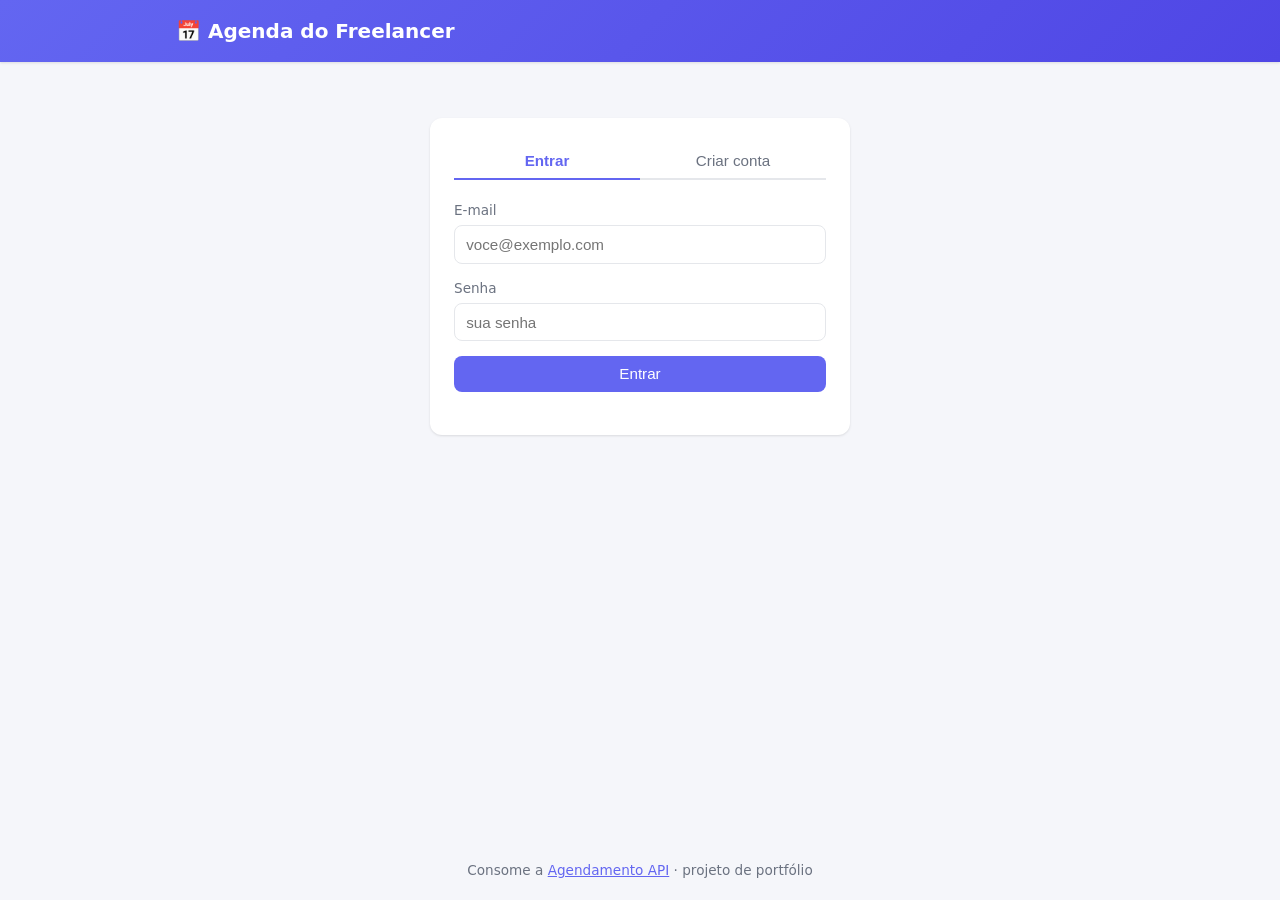
==== index.html @ bda0e906 "Frontend web da agenda do freelancer (HTML/CSS/JS)" ====
<!DOCTYPE html>
<html lang="pt-BR">
<head>
    <meta charset="UTF-8">
    <meta name="viewport" content="width=device-width, initial-scale=1.0">
    <title>Agenda do Freelancer</title>
    <link rel="stylesheet" href="styles.css">
</head>
<body>

    <!-- Cabeçalho -->
    <header class="topo">
        <div class="topo-conteudo">
            <h1>📅 Agenda do Freelancer</h1>
            <div id="area-usuario" class="area-usuario oculto">
                <span id="nome-usuario"></span>
                <button id="btn-sair" class="btn-secundario">Sair</button>
            </div>
        </div>
    </header>

    <main class="conteudo">

        <!-- ============================================================ -->
        <!-- TELA DE LOGIN / REGISTRO                                      -->
        <!-- ============================================================ -->
        <section id="tela-login" class="tela">
            <div class="cartao cartao-auth">
                <!-- Abas: Entrar / Criar conta -->
                <div class="abas">
                    <button class="aba ativa" data-aba="entrar">Entrar</button>
                    <button class="aba" data-aba="registrar">Criar conta</button>
                </div>

                <!-- Formulário de login -->
                <form id="form-login" class="form-auth">
                    <label>E-mail
                        <input type="email" id="login-email" required placeholder="voce@exemplo.com">
                    </label>
                    <label>Senha
                        <input type="password" id="login-senha" required placeholder="sua senha">
                    </label>
                    <button type="submit" class="btn-primario">Entrar</button>
                </form>

                <!-- Formulário de registro (escondido por padrão) -->
                <form id="form-registro" class="form-auth oculto">
                    <label>Nome
                        <input type="text" id="reg-nome" required placeholder="Seu nome">
                    </label>
                    <label>Profissão
                        <input type="text" id="reg-profissao" placeholder="Ex: Cabeleireira">
                    </label>
                    <label>E-mail
                        <input type="email" id="reg-email" required placeholder="voce@exemplo.com">
                    </label>
                    <label>Senha (mínimo 6 caracteres)
                        <input type="password" id="reg-senha" required minlength="6" placeholder="crie uma senha">
                    </label>
                    <button type="submit" class="btn-primario">Criar conta</button>
                </form>

                <p id="msg-auth" class="mensagem"></p>
            </div>
        </section>

        <!-- ============================================================ -->
        <!-- DASHBOARD (aparece após login)                               -->
        <!-- ============================================================ -->
        <section id="tela-dashboard" class="tela oculto">

            <!-- Navegação entre seções -->
            <nav class="menu">
                <button class="menu-item ativa" data-secao="agenda">Agenda</button>
                <button class="menu-item" data-secao="agendar">Novo agendamento</button>
                <button class="menu-item" data-secao="servicos">Serviços</button>
                <button class="menu-item" data-secao="clientes">Clientes</button>
            </nav>

            <!-- Seção: Agenda -->
            <div id="secao-agenda" class="secao">
                <div class="secao-cabecalho">
                    <h2>Minha agenda</h2>
                    <button id="btn-atualizar-agenda" class="btn-secundario">Atualizar</button>
                </div>
                <div id="lista-agenda" class="lista"></div>
            </div>

            <!-- Seção: Novo agendamento -->
            <div id="secao-agendar" class="secao oculto">
                <h2>Novo agendamento</h2>
                <form id="form-agendamento" class="cartao form-vertical">
                    <label>Cliente
                        <select id="ag-cliente" required></select>
                    </label>
                    <label>Serviço
                        <select id="ag-servico" required></select>
                    </label>
                    <label>Início (data e hora)
                        <input type="datetime-local" id="ag-inicio" required>
                    </label>
                    <label>Observações (opcional)
                        <input type="text" id="ag-obs" placeholder="Ex: primeira vez">
                    </label>
                    <button type="submit" class="btn-primario">Agendar</button>
                    <p id="msg-agendamento" class="mensagem"></p>
                </form>
            </div>

            <!-- Seção: Serviços -->
            <div id="secao-servicos" class="secao oculto">
                <h2>Serviços</h2>
                <form id="form-servico" class="cartao form-vertical">
                    <div class="linha">
                        <label>Nome
                            <input type="text" id="sv-nome" required placeholder="Ex: Corte de cabelo">
                        </label>
                        <label>Duração (min)
                            <input type="number" id="sv-duracao" required min="1" placeholder="45">
                        </label>
                        <label>Preço (R$)
                            <input type="number" id="sv-preco" required min="0" step="0.01" placeholder="50.00">
                        </label>
                    </div>
                    <label>Descrição (opcional)
                        <input type="text" id="sv-descricao" placeholder="Ex: corte feminino">
                    </label>
                    <button type="submit" class="btn-primario">Adicionar serviço</button>
                    <p id="msg-servico" class="mensagem"></p>
                </form>
                <div id="lista-servicos" class="lista"></div>
            </div>

            <!-- Seção: Clientes -->
            <div id="secao-clientes" class="secao oculto">
                <h2>Clientes</h2>
                <form id="form-cliente" class="cartao form-vertical">
                    <div class="linha">
                        <label>Nome
                            <input type="text" id="cl-nome" required placeholder="Ex: Maria Silva">
                        </label>
                        <label>Telefone
                            <input type="text" id="cl-telefone" required placeholder="11999998888">
                        </label>
                    </div>
                    <label>E-mail
                        <input type="email" id="cl-email" required placeholder="maria@email.com">
                    </label>
                    <button type="submit" class="btn-primario">Adicionar cliente</button>
                    <p id="msg-cliente" class="mensagem"></p>
                </form>
                <div id="lista-clientes" class="lista"></div>
            </div>

        </section>
    </main>

    <footer class="rodape">
        <p>Consome a <a href="https://agendamento-api-i14n.onrender.com/swagger-ui.html" target="_blank" rel="noopener">Agendamento API</a> · projeto de portfólio</p>
    </footer>

    <script src="app.js"></script>
</body>
</html>
---- styles.css ----
/* -----------------------------------------------------------------------
   Estilos do frontend da Agenda do Freelancer.
   Visual limpo, responsivo, com tema em tons de roxo/índigo.
   ----------------------------------------------------------------------- */

:root {
    --cor-primaria: #6366f1;
    --cor-primaria-escura: #4f46e5;
    --cor-fundo: #f5f6fa;
    --cor-cartao: #ffffff;
    --cor-texto: #1f2937;
    --cor-texto-suave: #6b7280;
    --cor-borda: #e5e7eb;
    --cor-sucesso: #059669;
    --cor-erro: #dc2626;
    --sombra: 0 1px 3px rgba(0, 0, 0, 0.08), 0 1px 2px rgba(0, 0, 0, 0.04);
    --raio: 12px;
}

* {
    box-sizing: border-box;
    margin: 0;
    padding: 0;
}

body {
    font-family: system-ui, -apple-system, "Segoe UI", Roboto, sans-serif;
    background: var(--cor-fundo);
    color: var(--cor-texto);
    line-height: 1.5;
    min-height: 100vh;
    display: flex;
    flex-direction: column;
}

.oculto {
    display: none !important;
}

/* Cabeçalho */
.topo {
    background: linear-gradient(135deg, var(--cor-primaria), var(--cor-primaria-escura));
    color: #fff;
    padding: 1rem 0;
    box-shadow: var(--sombra);
}

.topo-conteudo {
    max-width: 960px;
    margin: 0 auto;
    padding: 0 1rem;
    display: flex;
    justify-content: space-between;
    align-items: center;
}

.topo h1 {
    font-size: 1.25rem;
}

.area-usuario {
    display: flex;
    align-items: center;
    gap: 0.75rem;
    font-size: 0.9rem;
}

/* Conteúdo principal */
.conteudo {
    flex: 1;
    max-width: 960px;
    width: 100%;
    margin: 0 auto;
    padding: 1.5rem 1rem;
}

/* Cartões */
.cartao {
    background: var(--cor-cartao);
    border-radius: var(--raio);
    box-shadow: var(--sombra);
    padding: 1.5rem;
}

.cartao-auth {
    max-width: 420px;
    margin: 2rem auto;
}

/* Abas (login/registro) */
.abas {
    display: flex;
    margin-bottom: 1.25rem;
    border-bottom: 2px solid var(--cor-borda);
}

.aba {
    flex: 1;
    padding: 0.6rem;
    background: none;
    border: none;
    font-size: 0.95rem;
    cursor: pointer;
    color: var(--cor-texto-suave);
    border-bottom: 2px solid transparent;
    margin-bottom: -2px;
}

.aba.ativa {
    color: var(--cor-primaria);
    border-bottom-color: var(--cor-primaria);
    font-weight: 600;
}

/* Formulários */
.form-auth, .form-vertical {
    display: flex;
    flex-direction: column;
    gap: 0.9rem;
}

label {
    display: flex;
    flex-direction: column;
    gap: 0.3rem;
    font-size: 0.85rem;
    color: var(--cor-texto-suave);
    font-weight: 500;
}

input, select {
    padding: 0.6rem 0.7rem;
    border: 1px solid var(--cor-borda);
    border-radius: 8px;
    font-size: 0.95rem;
    color: var(--cor-texto);
    background: #fff;
}

input:focus, select:focus {
    outline: none;
    border-color: var(--cor-primaria);
    box-shadow: 0 0 0 3px rgba(99, 102, 241, 0.15);
}

.linha {
    display: flex;
    gap: 0.9rem;
    flex-wrap: wrap;
}

.linha label {
    flex: 1;
    min-width: 140px;
}

/* Botões */
.btn-primario, .btn-secundario {
    padding: 0.6rem 1.1rem;
    border-radius: 8px;
    font-size: 0.95rem;
    cursor: pointer;
    border: none;
    font-weight: 500;
    transition: background 0.15s, opacity 0.15s;
}

.btn-primario {
    background: var(--cor-primaria);
    color: #fff;
}

.btn-primario:hover {
    background: var(--cor-primaria-escura);
}

.btn-secundario {
    background: rgba(255, 255, 255, 0.2);
    color: #fff;
    border: 1px solid rgba(255, 255, 255, 0.4);
}

.btn-secundario:hover {
    background: rgba(255, 255, 255, 0.3);
}

/* Menu do dashboard */
.menu {
    display: flex;
    gap: 0.5rem;
    margin-bottom: 1.25rem;
    flex-wrap: wrap;
}

.menu-item {
    padding: 0.5rem 1rem;
    background: #fff;
    border: 1px solid var(--cor-borda);
    border-radius: 999px;
    cursor: pointer;
    font-size: 0.9rem;
    color: var(--cor-texto-suave);
}

.menu-item.ativa {
    background: var(--cor-primaria);
    color: #fff;
    border-color: var(--cor-primaria);
}

/* Seções */
.secao-cabecalho {
    display: flex;
    justify-content: space-between;
    align-items: center;
    margin-bottom: 1rem;
}

.secao-cabecalho .btn-secundario {
    background: var(--cor-primaria);
    color: #fff;
    border: none;
}

.secao h2 {
    margin-bottom: 1rem;
    font-size: 1.3rem;
}

.form-vertical {
    margin-bottom: 1.5rem;
}

/* Listas */
.lista {
    display: flex;
    flex-direction: column;
    gap: 0.75rem;
}

.item {
    background: #fff;
    border-radius: var(--raio);
    box-shadow: var(--sombra);
    padding: 1rem 1.25rem;
    display: flex;
    justify-content: space-between;
    align-items: center;
    gap: 1rem;
    flex-wrap: wrap;
}

.item-info {
    flex: 1;
    min-width: 200px;
}

.item-info strong {
    display: block;
    font-size: 1rem;
}

.item-info small {
    color: var(--cor-texto-suave);
}

.item-acoes {
    display: flex;
    gap: 0.4rem;
    flex-wrap: wrap;
}

.item-acoes button {
    padding: 0.35rem 0.7rem;
    font-size: 0.8rem;
    border-radius: 6px;
    border: 1px solid var(--cor-borda);
    background: #fff;
    cursor: pointer;
    color: var(--cor-texto);
}

.item-acoes button:hover {
    background: var(--cor-fundo);
}

/* Etiquetas de status */
.status {
    display: inline-block;
    padding: 0.15rem 0.6rem;
    border-radius: 999px;
    font-size: 0.75rem;
    font-weight: 600;
}

.status-PENDENTE   { background: #fef3c7; color: #92400e; }
.status-CONFIRMADO { background: #dbeafe; color: #1e40af; }
.status-CONCLUIDO  { background: #d1fae5; color: #065f46; }
.status-CANCELADO  { background: #fee2e2; color: #991b1b; }

/* Mensagens */
.mensagem {
    font-size: 0.85rem;
    min-height: 1.2rem;
}

.mensagem.sucesso { color: var(--cor-sucesso); }
.mensagem.erro    { color: var(--cor-erro); }

.vazio {
    color: var(--cor-texto-suave);
    font-style: italic;
    padding: 1rem 0;
}

/* Rodapé */
.rodape {
    text-align: center;
    padding: 1.25rem;
    color: var(--cor-texto-suave);
    font-size: 0.85rem;
}

.rodape a {
    color: var(--cor-primaria);
}

/* Responsivo */
@media (max-width: 600px) {
    .topo h1 { font-size: 1.05rem; }
    .linha { flex-direction: column; }
}
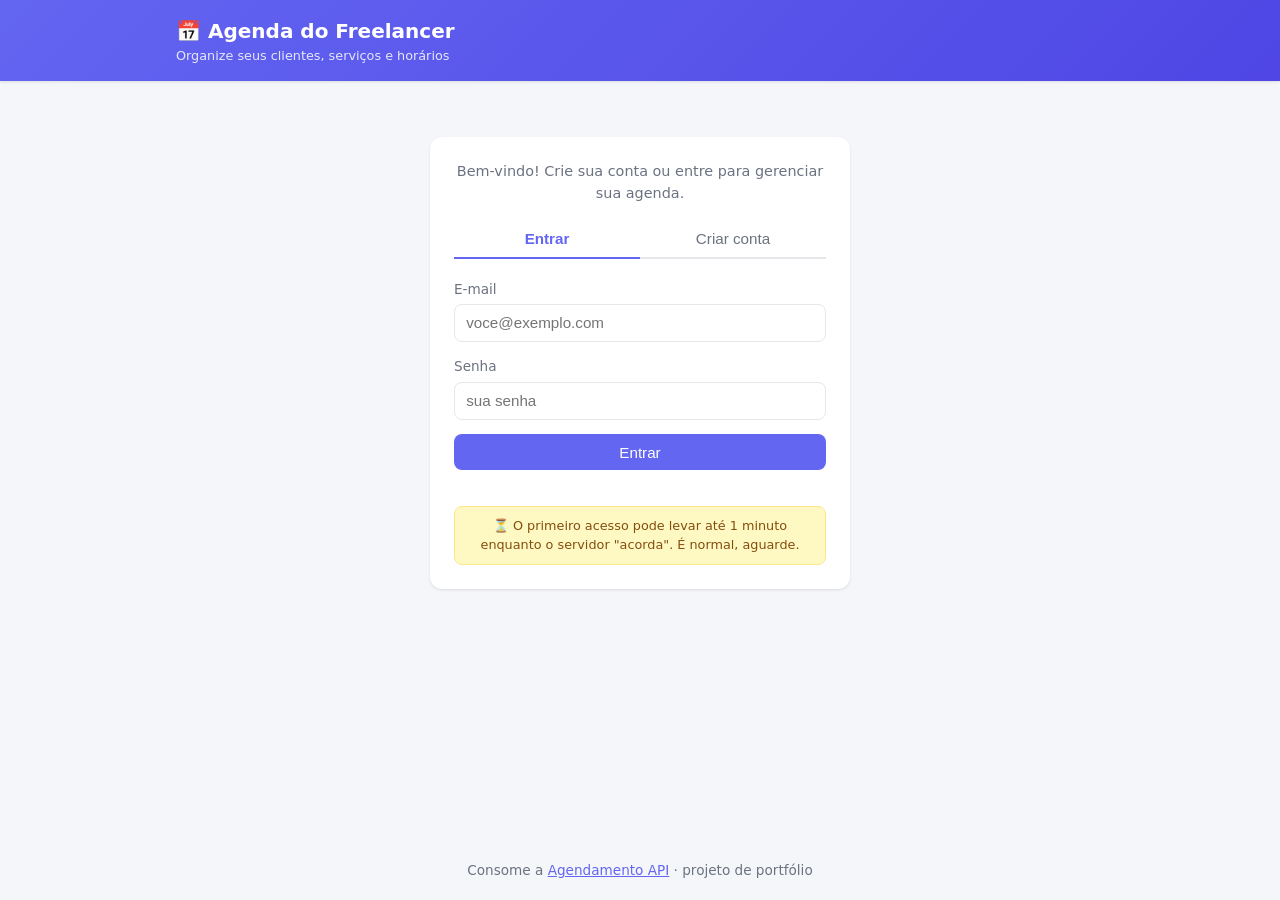
==== commit 459ebbaa: "Melhorias visuais: subtitulo, boas-vindas, aviso e overlay de carregamento" ====
--- a/index.html
+++ b/index.html
@@ -1,17 +1,28 @@
 <!DOCTYPE html>
 <html lang="pt-BR">
+
 <head>
     <meta charset="UTF-8">
     <meta name="viewport" content="width=device-width, initial-scale=1.0">
     <title>Agenda do Freelancer</title>
     <link rel="stylesheet" href="styles.css">
 </head>
+
 <body>
+
+    <!-- Overlay de carregamento (aparece durante chamadas à API) -->
+    <div id="carregando" class="overlay oculto">
+        <div class="spinner"></div>
+        <p id="carregando-texto">Carregando...</p>
+    </div>
 
     <!-- Cabeçalho -->
     <header class="topo">
         <div class="topo-conteudo">
-            <h1>📅 Agenda do Freelancer</h1>
+            <div class="topo-titulo">
+                <h1>📅 Agenda do Freelancer</h1>
+                <span class="subtitulo">Organize seus clientes, serviços e horários</span>
+            </div>
             <div id="area-usuario" class="area-usuario oculto">
                 <span id="nome-usuario"></span>
                 <button id="btn-sair" class="btn-secundario">Sair</button>
@@ -26,6 +37,7 @@
         <!-- ============================================================ -->
         <section id="tela-login" class="tela">
             <div class="cartao cartao-auth">
+                <p class="boas-vindas">Bem-vindo! Crie sua conta ou entre para gerenciar sua agenda.</p>
                 <!-- Abas: Entrar / Criar conta -->
                 <div class="abas">
                     <button class="aba ativa" data-aba="entrar">Entrar</button>
@@ -61,6 +73,8 @@
                 </form>
 
                 <p id="msg-auth" class="mensagem"></p>
+                <p class="aviso">⏳ O primeiro acesso pode levar até 1 minuto enquanto o servidor "acorda". É normal,
+                    aguarde.</p>
             </div>
         </section>
 
@@ -156,9 +170,11 @@
     </main>
 
     <footer class="rodape">
-        <p>Consome a <a href="https://agendamento-api-i14n.onrender.com/swagger-ui.html" target="_blank" rel="noopener">Agendamento API</a> · projeto de portfólio</p>
+        <p>Consome a <a href="https://agendamento-api-i14n.onrender.com/swagger-ui.html" target="_blank"
+                rel="noopener">Agendamento API</a> · projeto de portfólio</p>
     </footer>
 
     <script src="app.js"></script>
 </body>
-</html>
+
+</html>
--- a/styles.css
+++ b/styles.css
@@ -113,7 +113,8 @@
 }
 
 /* Formulários */
-.form-auth, .form-vertical {
+.form-auth,
+.form-vertical {
     display: flex;
     flex-direction: column;
     gap: 0.9rem;
@@ -128,7 +129,8 @@
     font-weight: 500;
 }
 
-input, select {
+input,
+select {
     padding: 0.6rem 0.7rem;
     border: 1px solid var(--cor-borda);
     border-radius: 8px;
@@ -137,7 +139,8 @@
     background: #fff;
 }
 
-input:focus, select:focus {
+input:focus,
+select:focus {
     outline: none;
     border-color: var(--cor-primaria);
     box-shadow: 0 0 0 3px rgba(99, 102, 241, 0.15);
@@ -155,7 +158,8 @@
 }
 
 /* Botões */
-.btn-primario, .btn-secundario {
+.btn-primario,
+.btn-secundario {
     padding: 0.6rem 1.1rem;
     border-radius: 8px;
     font-size: 0.95rem;
@@ -293,10 +297,25 @@
     font-weight: 600;
 }
 
-.status-PENDENTE   { background: #fef3c7; color: #92400e; }
-.status-CONFIRMADO { background: #dbeafe; color: #1e40af; }
-.status-CONCLUIDO  { background: #d1fae5; color: #065f46; }
-.status-CANCELADO  { background: #fee2e2; color: #991b1b; }
+.status-PENDENTE {
+    background: #fef3c7;
+    color: #92400e;
+}
+
+.status-CONFIRMADO {
+    background: #dbeafe;
+    color: #1e40af;
+}
+
+.status-CONCLUIDO {
+    background: #d1fae5;
+    color: #065f46;
+}
+
+.status-CANCELADO {
+    background: #fee2e2;
+    color: #991b1b;
+}
 
 /* Mensagens */
 .mensagem {
@@ -304,8 +323,13 @@
     min-height: 1.2rem;
 }
 
-.mensagem.sucesso { color: var(--cor-sucesso); }
-.mensagem.erro    { color: var(--cor-erro); }
+.mensagem.sucesso {
+    color: var(--cor-sucesso);
+}
+
+.mensagem.erro {
+    color: var(--cor-erro);
+}
 
 .vazio {
     color: var(--cor-texto-suave);
@@ -327,6 +351,74 @@
 
 /* Responsivo */
 @media (max-width: 600px) {
-    .topo h1 { font-size: 1.05rem; }
-    .linha { flex-direction: column; }
-}
+    .topo h1 {
+        font-size: 1.05rem;
+    }
+
+    .linha {
+        flex-direction: column;
+    }
+}
+
+/* -----------------------------------------------------------------------
+   Melhorias visuais: subtítulo, boas-vindas, aviso e overlay de carregando
+   ----------------------------------------------------------------------- */
+
+.topo-titulo {
+    display: flex;
+    flex-direction: column;
+}
+
+.subtitulo {
+    font-size: 0.8rem;
+    opacity: 0.85;
+    font-weight: 400;
+}
+
+.boas-vindas {
+    text-align: center;
+    color: var(--cor-texto-suave);
+    font-size: 0.9rem;
+    margin-bottom: 1rem;
+}
+
+.aviso {
+    margin-top: 1rem;
+    padding: 0.6rem 0.75rem;
+    background: #fef9c3;
+    border: 1px solid #fde68a;
+    border-radius: 8px;
+    font-size: 0.8rem;
+    color: #854d0e;
+    text-align: center;
+}
+
+/* Overlay de carregamento */
+.overlay {
+    position: fixed;
+    inset: 0;
+    background: rgba(31, 41, 55, 0.55);
+    display: flex;
+    flex-direction: column;
+    align-items: center;
+    justify-content: center;
+    gap: 1rem;
+    z-index: 1000;
+    color: #fff;
+    font-size: 0.95rem;
+}
+
+.spinner {
+    width: 46px;
+    height: 46px;
+    border: 4px solid rgba(255, 255, 255, 0.3);
+    border-top-color: #fff;
+    border-radius: 50%;
+    animation: girar 0.8s linear infinite;
+}
+
+@keyframes girar {
+    to {
+        transform: rotate(360deg);
+    }
+}
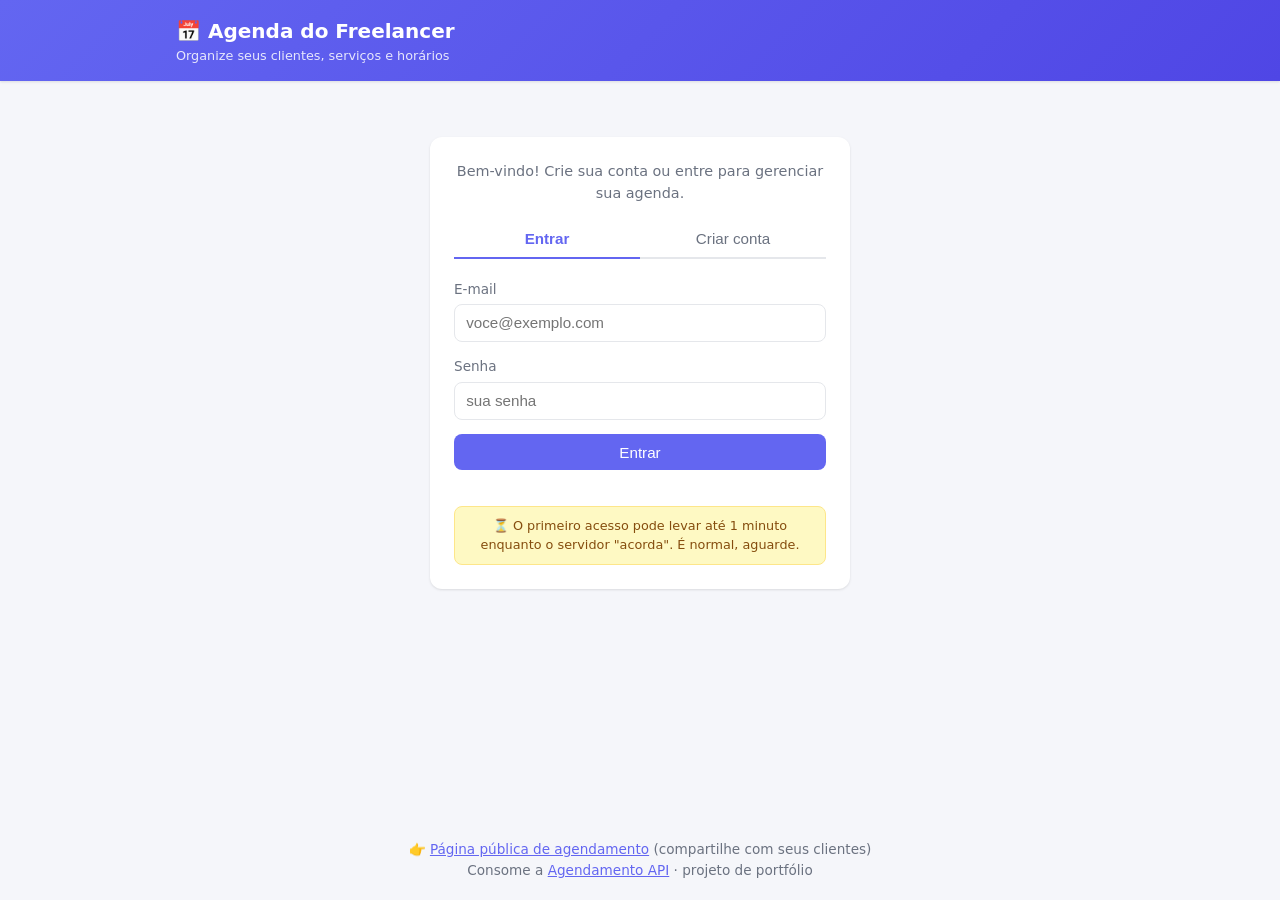
==== commit 35986cb0: "Pagina publica de agendamento (cliente marca sozinho)" ====
--- a/index.html
+++ b/index.html
@@ -170,6 +170,7 @@
     </main>
 
     <footer class="rodape">
+        <p>👉 <a href="agendar.html">Página pública de agendamento</a> (compartilhe com seus clientes)</p>
         <p>Consome a <a href="https://agendamento-api-i14n.onrender.com/swagger-ui.html" target="_blank"
                 rel="noopener">Agendamento API</a> · projeto de portfólio</p>
     </footer>
--- a/styles.css
+++ b/styles.css
@@ -421,4 +421,26 @@
     to {
         transform: rotate(360deg);
     }
+}
+
+/* -----------------------------------------------------------------------
+   Página pública de agendamento
+   ----------------------------------------------------------------------- */
+
+.separador {
+    border: none;
+    border-top: 1px solid var(--cor-borda);
+    margin: 0.5rem 0;
+}
+
+.secao-mini {
+    font-weight: 600;
+    color: var(--cor-texto);
+    font-size: 0.95rem;
+}
+
+/* Link "Sou profissional" no topo da página pública */
+.topo a.btn-secundario {
+    text-decoration: none;
+    display: inline-block;
 }
